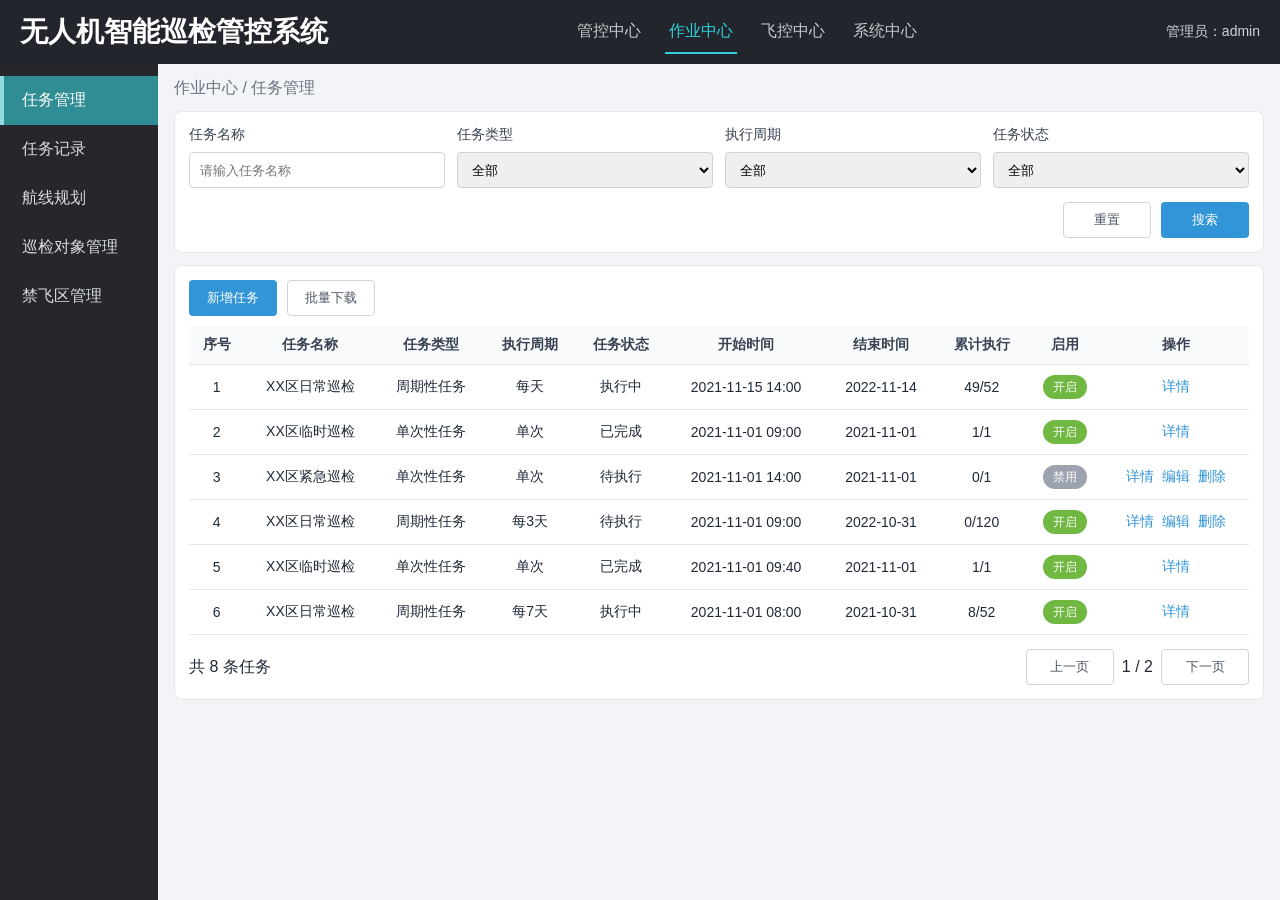
==== website/task-center/index.html @ 305542b2 "新增任务管理页,新增航线规划页,修正登录页结构并修改登录跳转目标到任务管理页,补了首页入口导航" ====
<!DOCTYPE html>
<html lang="zh-CN">
<head>
    <meta charset="UTF-8">
    <meta name="viewport" content="width=device-width, initial-scale=1.0">
    <title>任务管理 - 无人机智能巡检管控系统</title>
    <link rel="stylesheet" href="style.css">
</head>
<body>
    <header class="topbar">
        <div class="brand">无人机智能巡检管控系统</div>
        <nav class="topnav">
            <a href="#">管控中心</a>
            <a class="active" href="index.html">作业中心</a>
            <a href="#">飞控中心</a>
            <a href="#">系统中心</a>
        </nav>
        <div class="user-panel">管理员：admin</div>
    </header>

    <main class="layout">
        <aside class="sidebar">
            <a class="menu-item active" href="index.html">任务管理</a>
            <a class="menu-item" href="#">任务记录</a>
            <a class="menu-item" href="../route-plan/index.html">航线规划</a>
            <a class="menu-item" href="#">巡检对象管理</a>
            <a class="menu-item" href="#">禁飞区管理</a>
        </aside>

        <section class="content">
            <div class="crumb">作业中心 / 任务管理</div>

            <section class="card filter-card">
                <div class="filter-grid">
                    <label>任务名称
                        <input id="taskName" type="text" placeholder="请输入任务名称">
                    </label>
                    <label>任务类型
                        <select id="taskType">
                            <option value="all">全部</option>
                            <option value="周期性任务">周期性任务</option>
                            <option value="单次性任务">单次性任务</option>
                        </select>
                    </label>
                    <label>执行周期
                        <select id="taskCycle">
                            <option value="all">全部</option>
                            <option value="每天">每天</option>
                            <option value="每3天">每3天</option>
                            <option value="每7天">每7天</option>
                            <option value="每30天">每30天</option>
                            <option value="单次">单次</option>
                        </select>
                    </label>
                    <label>任务状态
                        <select id="taskStatus">
                            <option value="all">全部</option>
                            <option value="执行中">执行中</option>
                            <option value="已完成">已完成</option>
                            <option value="待执行">待执行</option>
                            <option value="已取消">已取消</option>
                        </select>
                    </label>
                </div>
                <div class="filter-actions">
                    <button id="resetBtn" class="btn btn-secondary">重置</button>
                    <button id="searchBtn" class="btn btn-primary">搜索</button>
                </div>
            </section>

            <section class="card table-card">
                <div class="toolbar">
                    <button class="btn btn-primary">新增任务</button>
                    <button class="btn btn-secondary">批量下载</button>
                </div>

                <div class="table-wrap">
                    <table>
                        <thead>
                            <tr>
                                <th>序号</th>
                                <th>任务名称</th>
                                <th>任务类型</th>
                                <th>执行周期</th>
                                <th>任务状态</th>
                                <th>开始时间</th>
                                <th>结束时间</th>
                                <th>累计执行</th>
                                <th>启用</th>
                                <th>操作</th>
                            </tr>
                        </thead>
                        <tbody id="taskTableBody"></tbody>
                    </table>
                </div>

                <div class="pagination">
                    <span id="summary"></span>
                    <div class="page-actions">
                        <button id="prevPage" class="btn btn-secondary">上一页</button>
                        <span id="pageText"></span>
                        <button id="nextPage" class="btn btn-secondary">下一页</button>
                    </div>
                </div>
            </section>
        </section>
    </main>

    <script src="script.js"></script>
</body>
</html>
---- website/task-center/style.css ----
:root {
    --bg-page: #f2f4f7;
    --bg-panel: #ffffff;
    --bg-sidebar: #25272c;
    --bg-sidebar-active: #2f8d93;
    --text-primary: #1f2937;
    --text-sub: #6b7280;
    --line: #e5e7eb;
    --primary: #3195d8;
    --primary-hover: #227cb7;
}

* {
    box-sizing: border-box;
}

body {
    margin: 0;
    background: var(--bg-page);
    color: var(--text-primary);
    font-family: "Microsoft YaHei", "PingFang SC", sans-serif;
}

.topbar {
    height: 64px;
    background: #22252b;
    color: #fff;
    display: flex;
    align-items: center;
    justify-content: space-between;
    padding: 0 20px;
}

.brand {
    font-size: 28px;
    font-weight: 700;
}

.topnav {
    display: flex;
    gap: 20px;
}

.topnav a {
    color: #c7c9ce;
    text-decoration: none;
    padding: 10px 4px;
    border-bottom: 2px solid transparent;
}

.topnav a.active,
.topnav a:hover {
    color: #2fd0dd;
    border-bottom-color: #2fd0dd;
}

.user-panel {
    font-size: 14px;
    color: #d1d5db;
}

.layout {
    display: flex;
    min-height: calc(100vh - 64px);
}

.sidebar {
    width: 210px;
    background: var(--bg-sidebar);
    padding-top: 12px;
}

.menu-item {
    display: block;
    color: #d8dbe2;
    text-decoration: none;
    padding: 14px 18px;
    border-left: 4px solid transparent;
}

.menu-item:hover {
    background: rgba(255, 255, 255, 0.06);
}

.menu-item.active {
    background: var(--bg-sidebar-active);
    color: #fff;
    border-left-color: #8fdbe0;
}

.content {
    flex: 1;
    padding: 14px 16px;
}

.crumb {
    color: var(--text-sub);
    margin-bottom: 12px;
}

.card {
    background: var(--bg-panel);
    border: 1px solid var(--line);
    border-radius: 8px;
    padding: 14px;
    margin-bottom: 12px;
}

.filter-grid {
    display: grid;
    grid-template-columns: repeat(4, minmax(180px, 1fr));
    gap: 12px;
}

label {
    display: flex;
    flex-direction: column;
    gap: 8px;
    font-size: 14px;
    color: #374151;
}

input,
select {
    height: 36px;
    border: 1px solid #cdd3dd;
    border-radius: 4px;
    padding: 0 10px;
    outline: none;
}

input:focus,
select:focus {
    border-color: var(--primary);
    box-shadow: 0 0 0 2px rgba(49, 149, 216, 0.15);
}

.filter-actions {
    margin-top: 14px;
    display: flex;
    justify-content: flex-end;
    gap: 10px;
}

.btn {
    height: 36px;
    min-width: 88px;
    border-radius: 4px;
    border: 1px solid transparent;
    cursor: pointer;
}

.btn-primary {
    background: var(--primary);
    color: #fff;
}

.btn-primary:hover {
    background: var(--primary-hover);
}

.btn-secondary {
    background: #fff;
    color: #4b5563;
    border-color: #cfd5dd;
}

.toolbar {
    display: flex;
    gap: 10px;
    margin-bottom: 10px;
}

.table-wrap {
    overflow-x: auto;
}

table {
    width: 100%;
    border-collapse: collapse;
    min-width: 1060px;
}

th,
td {
    border-bottom: 1px solid var(--line);
    padding: 10px 8px;
    text-align: center;
    font-size: 14px;
}

thead th {
    background: #f8fafc;
    color: #374151;
}

.actions {
    display: flex;
    justify-content: center;
    gap: 8px;
}

.action-link {
    color: #3094d7;
    cursor: pointer;
    user-select: none;
}

.switch {
    display: inline-flex;
    align-items: center;
    gap: 8px;
}

.switch button {
    width: 44px;
    height: 24px;
    border: 0;
    border-radius: 999px;
    cursor: pointer;
    color: #fff;
    font-size: 12px;
}

.switch .on {
    background: #71b843;
}

.switch .off {
    background: #9ca3af;
}

.pagination {
    margin-top: 14px;
    display: flex;
    justify-content: space-between;
    align-items: center;
    gap: 8px;
}

.page-actions {
    display: flex;
    align-items: center;
    gap: 8px;
}

@media (max-width: 1080px) {
    .topbar {
        flex-wrap: wrap;
        height: auto;
        padding: 10px;
        gap: 8px;
    }

    .layout {
        flex-direction: column;
    }

    .sidebar {
        width: 100%;
        display: flex;
        overflow-x: auto;
        padding: 0;
    }

    .menu-item {
        border-left: none;
        border-bottom: 3px solid transparent;
        white-space: nowrap;
    }

    .menu-item.active {
        border-bottom-color: #8fdbe0;
    }

    .filter-grid {
        grid-template-columns: repeat(2, minmax(150px, 1fr));
    }
}
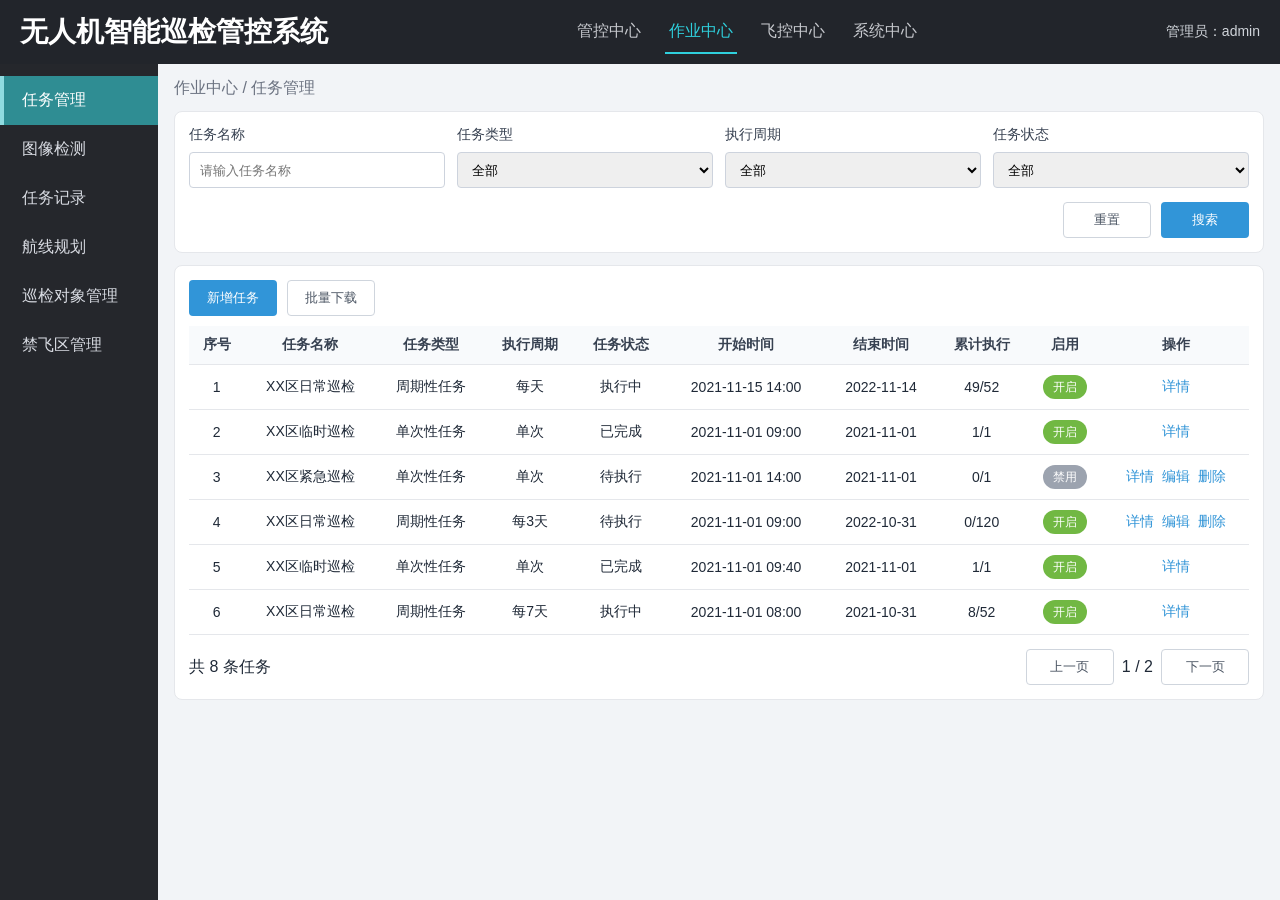
==== commit a60e9914: "接入yolov10模型进行基本检测" ====
--- a/website/task-center/index.html
+++ b/website/task-center/index.html
@@ -21,6 +21,7 @@
     <main class="layout">
         <aside class="sidebar">
             <a class="menu-item active" href="index.html">任务管理</a>
+            <a class="menu-item" href="object_detection.html">图像检测</a>
             <a class="menu-item" href="#">任务记录</a>
             <a class="menu-item" href="../route-plan/index.html">航线规划</a>
             <a class="menu-item" href="#">巡检对象管理</a>
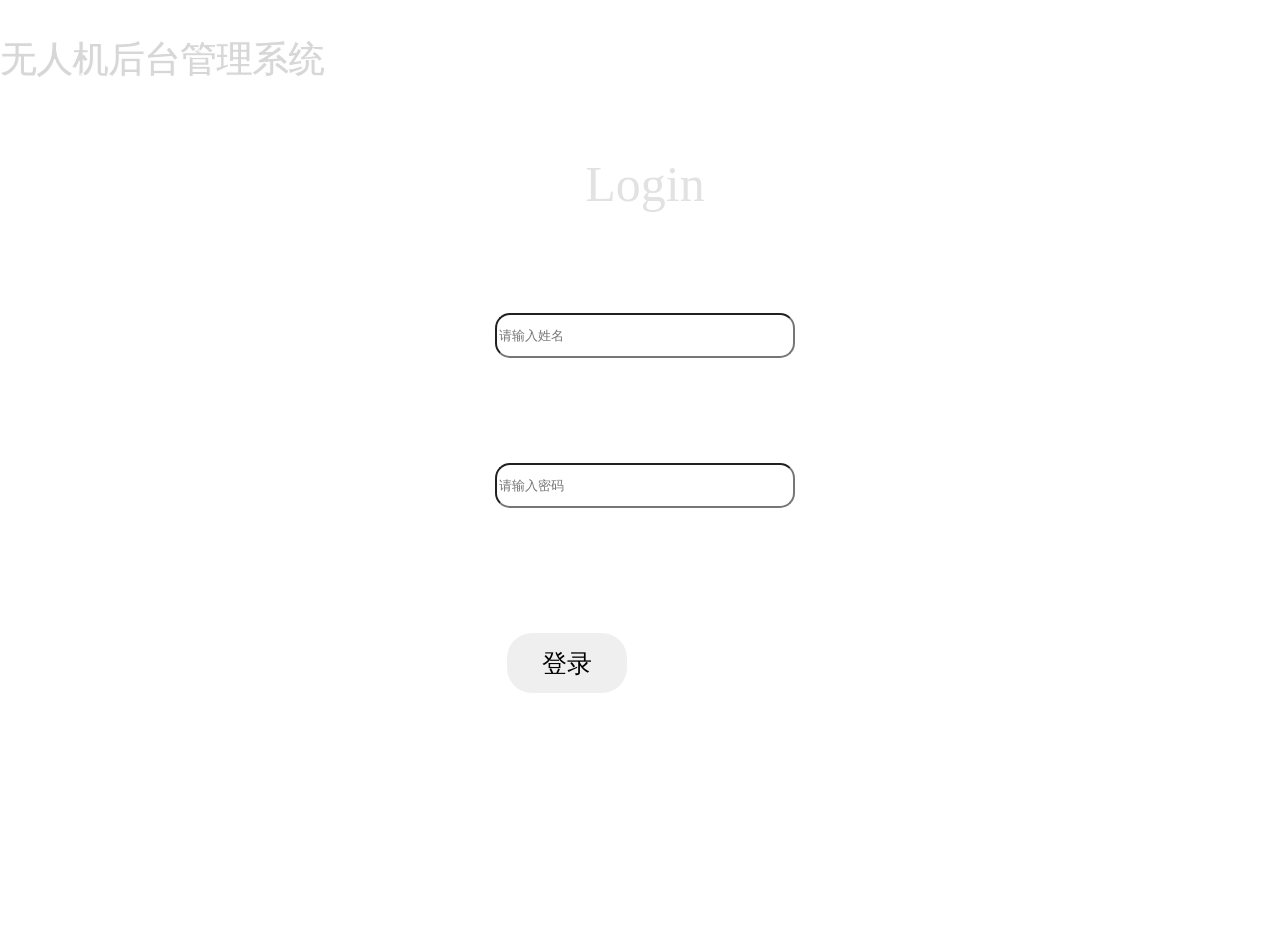
==== commit b72a661f: "接入airsim模拟" ====
--- a/website/task-center/index.html
+++ b/website/task-center/index.html
@@ -15,7 +15,7 @@
             <a href="#">飞控中心</a>
             <a href="#">系统中心</a>
         </nav>
-        <div class="user-panel">管理员：admin</div>
+        <div id="userPanel" class="user-panel">管理员：admin</div>
     </header>
 
     <main class="layout">
@@ -71,8 +71,8 @@
 
             <section class="card table-card">
                 <div class="toolbar">
-                    <button class="btn btn-primary">新增任务</button>
-                    <button class="btn btn-secondary">批量下载</button>
+                    <button id="createTaskBtn" class="btn btn-primary">新增任务</button>
+                    <button id="downloadBtn" class="btn btn-secondary">批量下载</button>
                 </div>
 
                 <div class="table-wrap">
@@ -107,6 +107,59 @@
         </section>
     </main>
 
+    <div id="taskModal" class="task-modal hidden">
+        <div class="task-modal-card">
+            <div class="task-modal-header">
+                <h3 id="taskModalTitle">新增任务</h3>
+                <button id="taskModalClose" class="task-modal-close" type="button">×</button>
+            </div>
+
+            <div class="task-form-grid">
+                <label>任务名称<input id="formName" type="text" placeholder="请输入任务名称"></label>
+                <label>任务类型
+                    <select id="formType">
+                        <option value="周期性任务">周期性任务</option>
+                        <option value="单次性任务">单次性任务</option>
+                    </select>
+                </label>
+                <label>执行周期
+                    <select id="formCycle">
+                        <option value="每天">每天</option>
+                        <option value="每3天">每3天</option>
+                        <option value="每7天">每7天</option>
+                        <option value="每30天">每30天</option>
+                        <option value="单次">单次</option>
+                    </select>
+                </label>
+                <label>任务状态
+                    <select id="formStatus">
+                        <option value="执行中">执行中</option>
+                        <option value="已完成">已完成</option>
+                        <option value="待执行" selected>待执行</option>
+                        <option value="已取消">已取消</option>
+                    </select>
+                </label>
+                <label>开始时间<input id="formStartTime" type="text" placeholder="例如 2026-04-10 09:00"></label>
+                <label>结束时间<input id="formEndTime" type="text" placeholder="例如 2026-04-30"></label>
+                <label>已执行次数<input id="formExecutedDone" type="number" min="0" value="0"></label>
+                <label>总执行次数<input id="formExecutedTotal" type="number" min="1" value="1"></label>
+                <label>启用状态
+                    <select id="formEnabled">
+                        <option value="true" selected>启用</option>
+                        <option value="false">禁用</option>
+                    </select>
+                </label>
+            </div>
+
+            <p id="taskFormTip" class="task-form-tip"></p>
+
+            <div class="task-modal-actions">
+                <button id="taskModalSubmit" class="btn btn-primary" type="button">保存</button>
+                <button id="taskModalCancel" class="btn btn-secondary" type="button">取消</button>
+            </div>
+        </div>
+    </div>
+
     <script src="script.js"></script>
 </body>
 </html>
--- a/website/task-center/style.css
+++ b/website/task-center/style.css
@@ -244,6 +244,69 @@
     gap: 8px;
 }
 
+.task-modal {
+    position: fixed;
+    inset: 0;
+    background: rgba(12, 18, 33, 0.55);
+    display: flex;
+    align-items: center;
+    justify-content: center;
+    z-index: 50;
+}
+
+.hidden {
+    display: none;
+}
+
+.task-modal-card {
+    width: min(92vw, 860px);
+    max-height: 90vh;
+    overflow: auto;
+    background: #ffffff;
+    border-radius: 12px;
+    border: 1px solid #dbe2ea;
+    padding: 16px;
+}
+
+.task-modal-header {
+    display: flex;
+    align-items: center;
+    justify-content: space-between;
+    margin-bottom: 14px;
+}
+
+.task-modal-header h3 {
+    margin: 0;
+}
+
+.task-modal-close {
+    border: none;
+    background: transparent;
+    font-size: 26px;
+    line-height: 1;
+    cursor: pointer;
+    color: #4b5563;
+}
+
+.task-form-grid {
+    display: grid;
+    grid-template-columns: repeat(2, minmax(220px, 1fr));
+    gap: 12px;
+}
+
+.task-form-tip {
+    min-height: 20px;
+    margin: 10px 0 0;
+    color: #dc2626;
+}
+
+.task-modal-actions {
+    margin-top: 10px;
+    display: flex;
+    justify-content: flex-end;
+    gap: 10px;
+}
+
 @media (max-width: 1080px) {
     .topbar {
         flex-wrap: wrap;
@@ -276,4 +339,8 @@
     .filter-grid {
         grid-template-columns: repeat(2, minmax(150px, 1fr));
     }
-}
+
+    .task-form-grid {
+        grid-template-columns: 1fr;
+    }
+}
